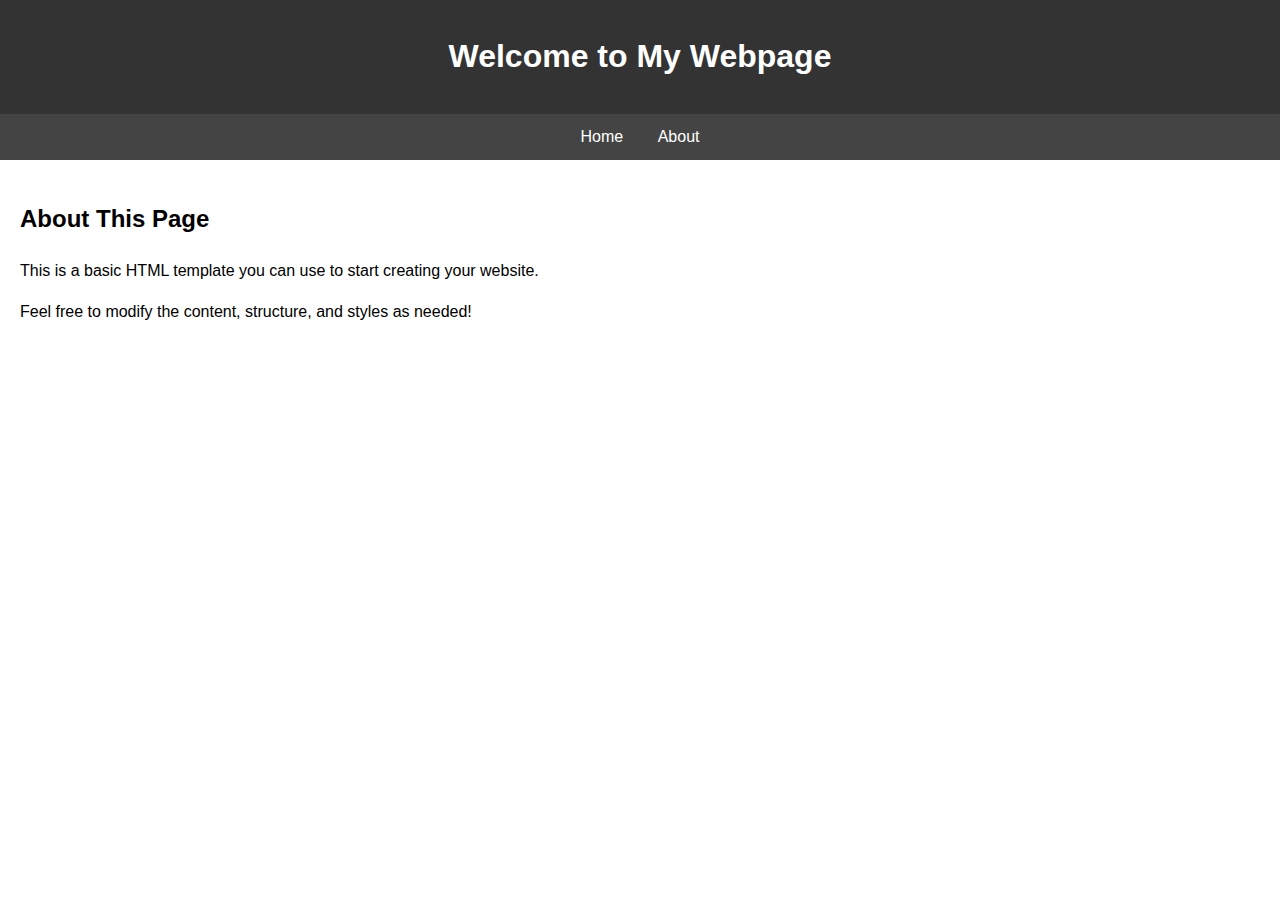
==== index.html @ 1bc007bd "first commit" ====
<!DOCTYPE html>
<html lang="en">
<head>
    <meta charset="UTF-8">
    <meta name="viewport" content="width=device-width, initial-scale=1.0">
    <!-- <meta name="description" content="A simple HTML template for a webpage.">
    <meta name="keywords" content="HTML, template, webpage, example"> -->
    <title>My Webpage</title>
    <link rel="stylesheet" href="assets/css/styles.css">
</head>
<body>
    <header>
        <h1>Welcome to My Webpage</h1>
    </header>
    <nav>
        <a href="pages/home.html">Home</a>
        <a href="pages/about.html">About</a>
    </nav>
    <main>
        <h2>About This Page</h2>
        <p>This is a basic HTML template you can use to start creating your website.</p>
        <p>Feel free to modify the content, structure, and styles as needed!</p>
    </main>
    
    <!-- <footer>
        <p>&copy; 2024 Your Name. All rights reserved.</p>
    </footer> -->
</body>
</html>
---- assets/css/styles.css ----
body {
    font-family: Arial, sans-serif;
    margin: 0;
    padding: 0;
    line-height: 1.6;
}
header {
    background: #333;
    color: #fff;
    padding: 10px 20px;
    text-align: center;
}
nav {
    background: #444;
    color: #fff;
    padding: 10px;
    text-align: center;
}
nav a {
    color: #fff;
    margin: 0 15px;
    text-decoration: none;
}
nav a:hover {
    text-decoration: underline;
}
main {
    padding: 20px;
}
footer {
    background: #333;
    color: #fff;
    text-align: center;
    padding: 10px;
    position: fixed;
    bottom: 0;
    width: 100%;
}
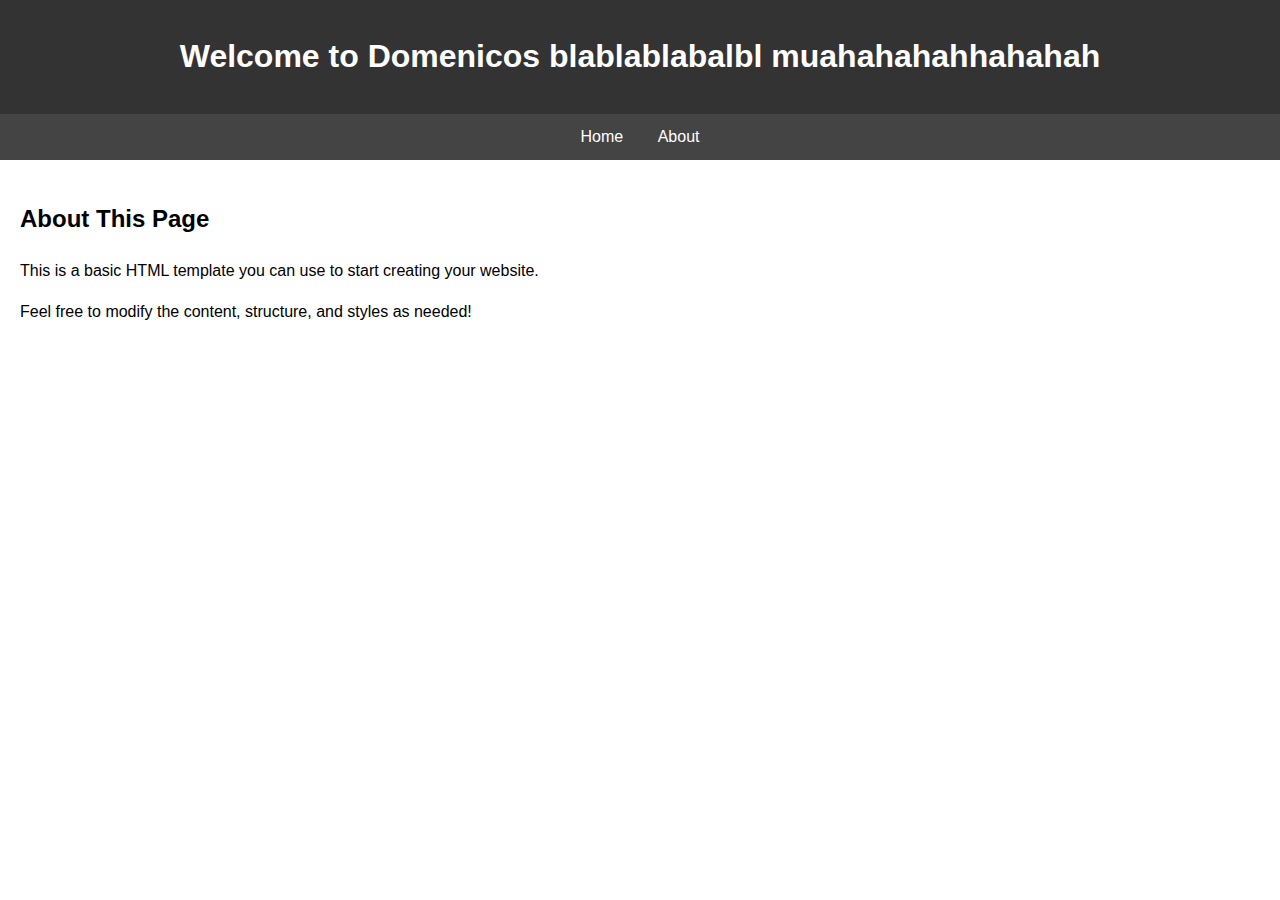
==== commit 3eaa1f67: "Update index.html" ====
--- a/index.html
+++ b/index.html
@@ -10,7 +10,7 @@
 </head>
 <body>
     <header>
-        <h1>Welcome to My Webpage</h1>
+        <h1>Welcome to Domenicos blablablabalbl muahahahahhahahah</h1>
     </header>
     <nav>
         <a href="pages/home.html">Home</a>
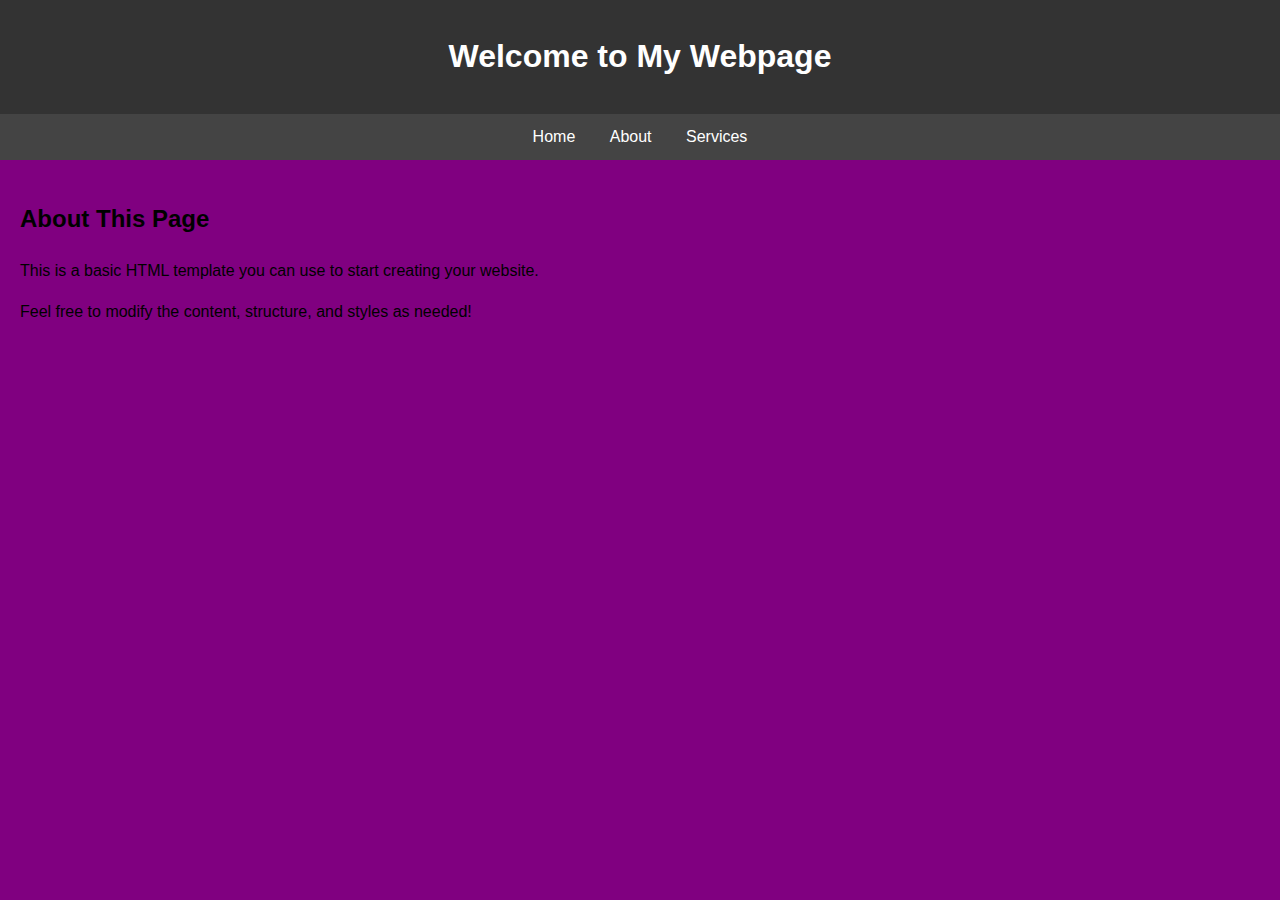
==== commit c17b26c2: "changed folder structure" ====
--- a/index.html
+++ b/index.html
@@ -10,11 +10,12 @@
 </head>
 <body>
     <header>
-        <h1>Welcome to Domenicos blablablabalbl muahahahahhahahah</h1>
+        <h1>Welcome to My Webpage</h1>
     </header>
     <nav>
-        <a href="pages/home.html">Home</a>
-        <a href="pages/about.html">About</a>
+        <a href="pages/home/home.html">Home</a>
+        <a href="pages/about/about.html">About</a>
+        <a href="pages/services/services.html">Services</a>
     </nav>
     <main>
         <h2>About This Page</h2>
--- a/assets/css/styles.css
+++ b/assets/css/styles.css
@@ -3,6 +3,7 @@
     margin: 0;
     padding: 0;
     line-height: 1.6;
+    background-color: purple;
 }
 header {
     background: #333;
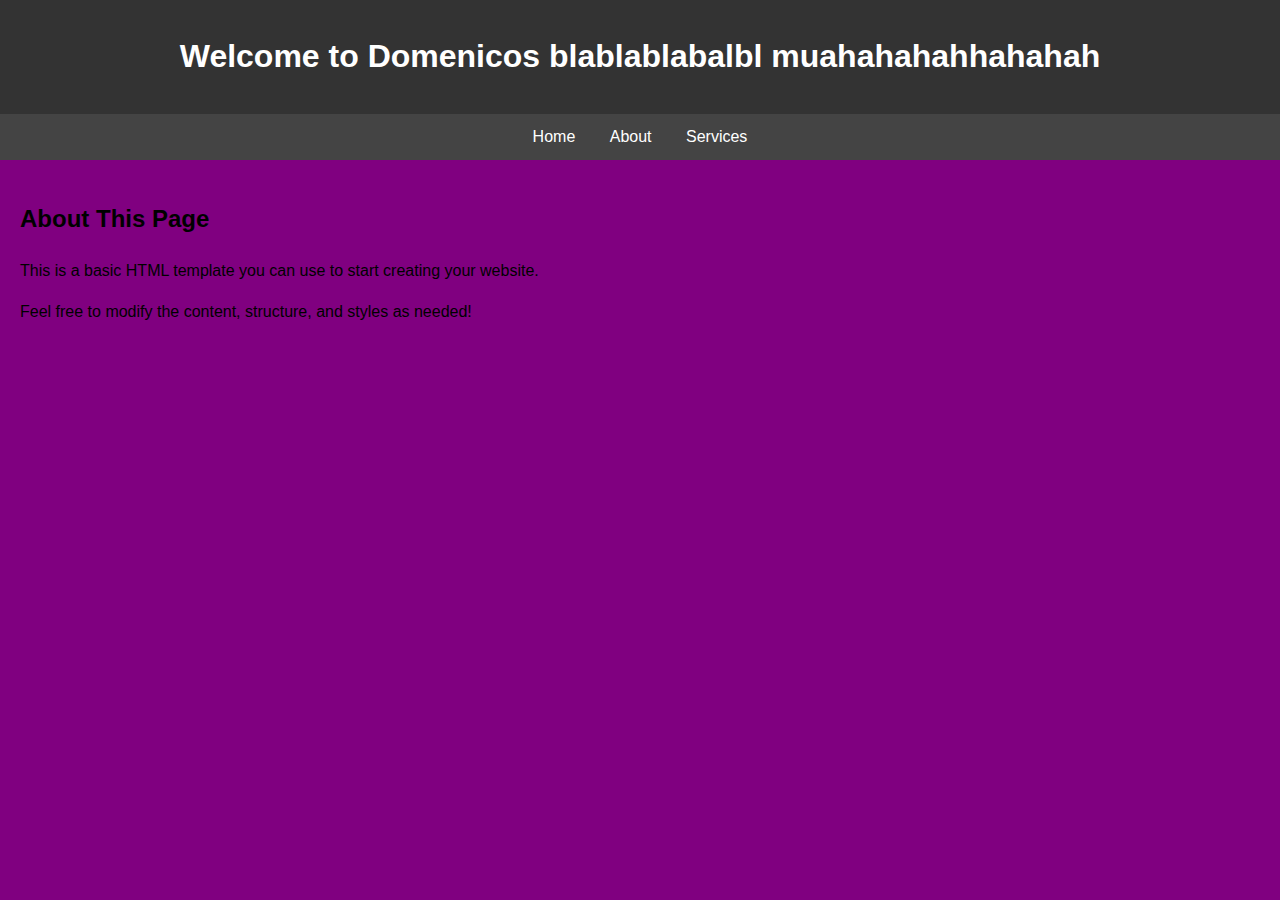
==== commit 6afdf1a2: "Merge branch 'main' into ali" ====
--- a/index.html
+++ b/index.html
@@ -10,7 +10,7 @@
 </head>
 <body>
     <header>
-        <h1>Welcome to My Webpage</h1>
+        <h1>Welcome to Domenicos blablablabalbl muahahahahhahahah</h1>
     </header>
     <nav>
         <a href="pages/home/home.html">Home</a>
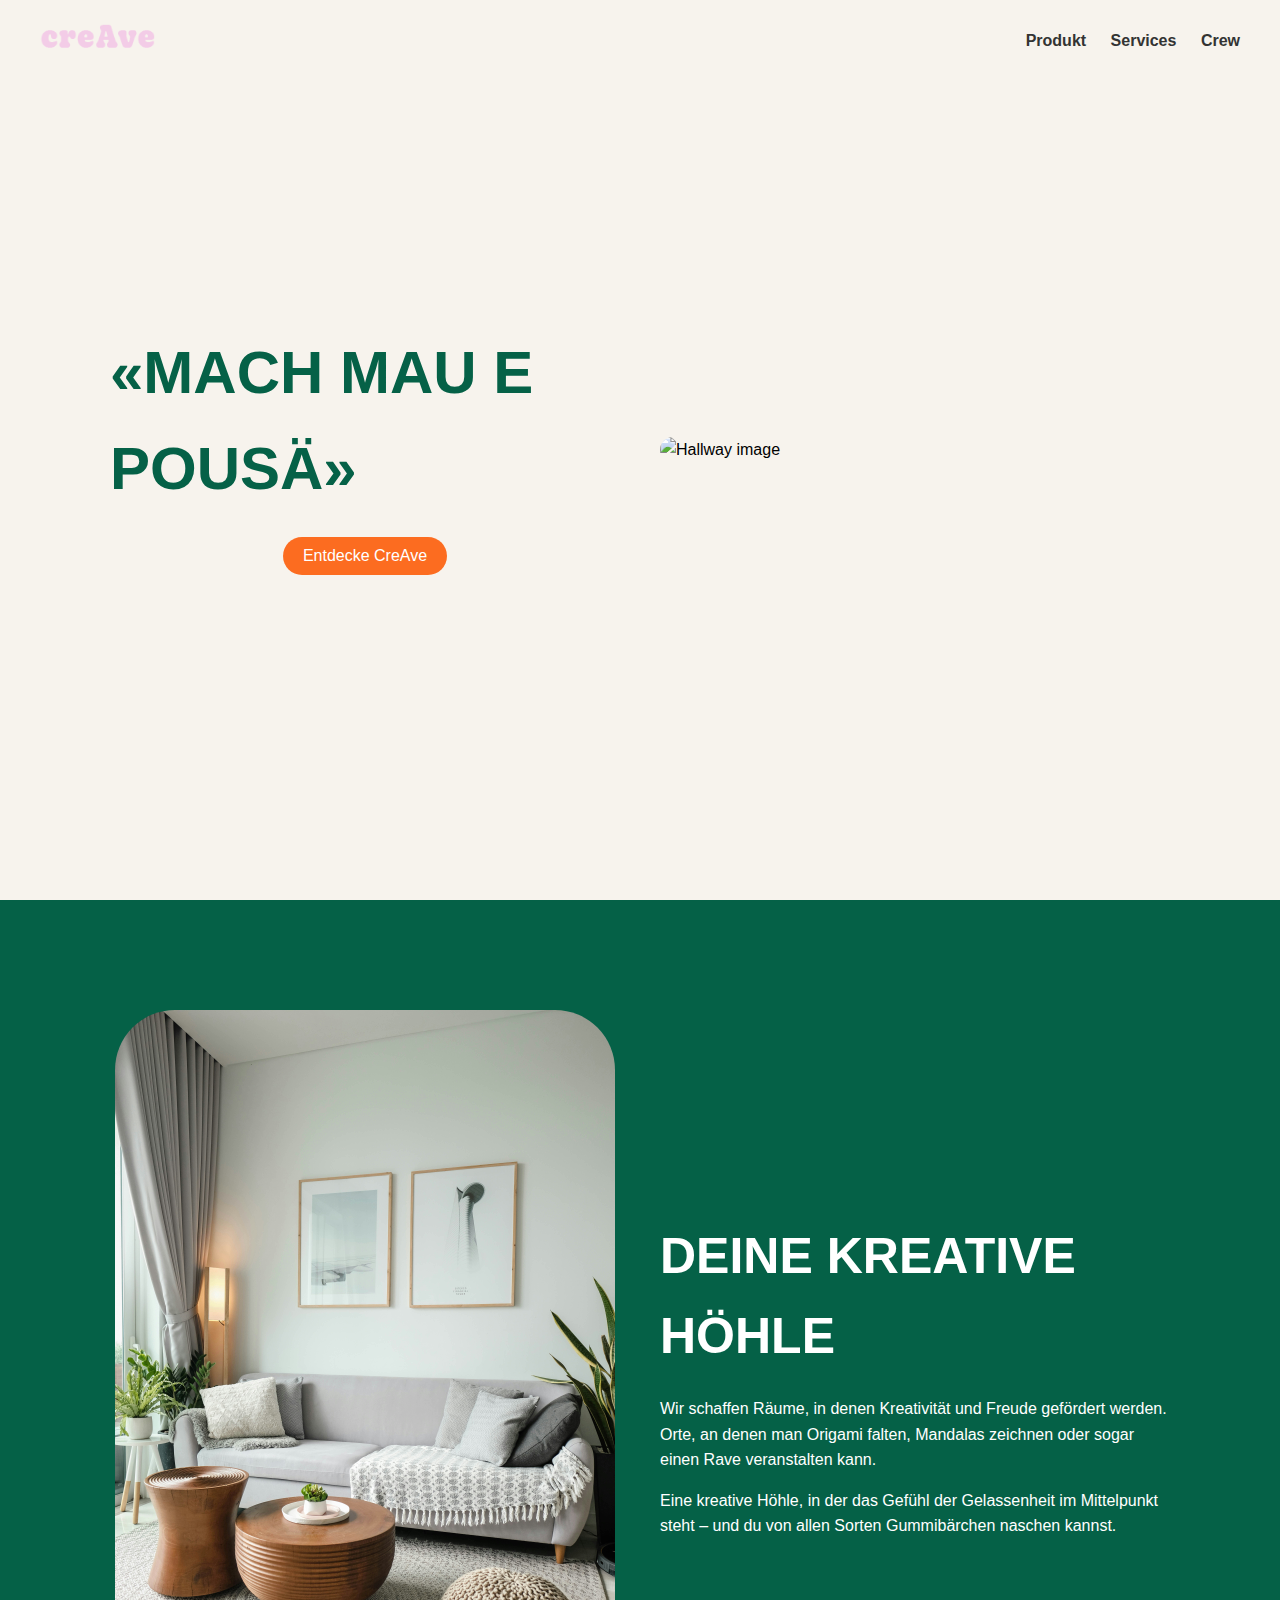
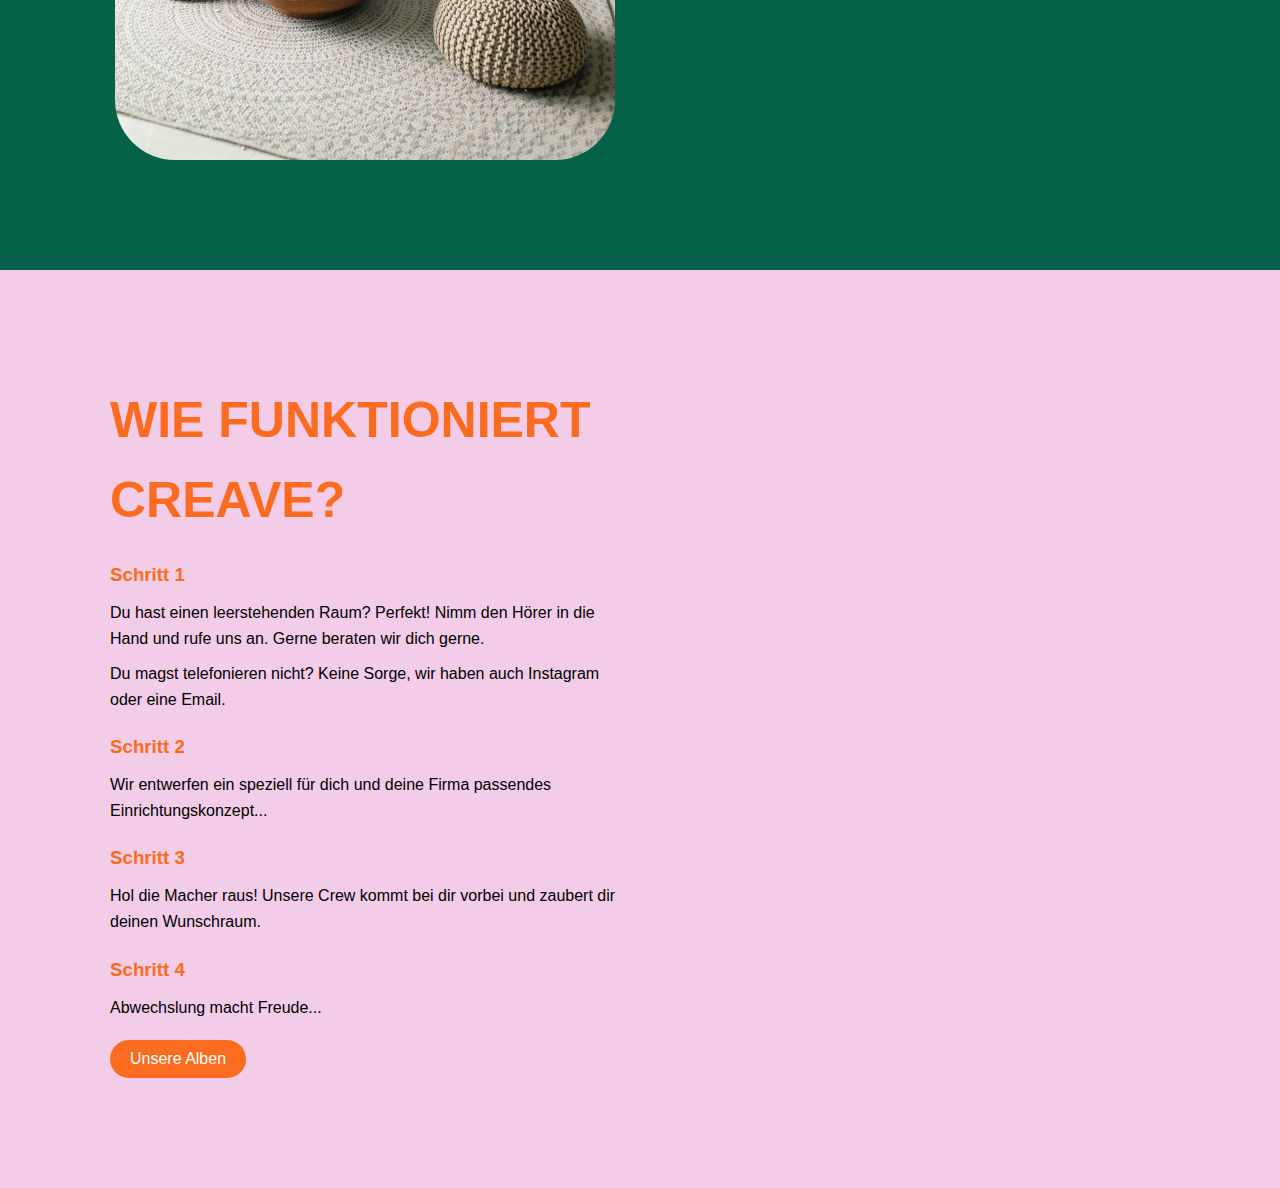
==== commit edf787bc: "added redirect from index to home" ====
--- a/index.html
+++ b/index.html
@@ -3,28 +3,11 @@
 <head>
     <meta charset="UTF-8">
     <meta name="viewport" content="width=device-width, initial-scale=1.0">
-    <!-- <meta name="description" content="A simple HTML template for a webpage.">
-    <meta name="keywords" content="HTML, template, webpage, example"> -->
-    <title>My Webpage</title>
     <link rel="stylesheet" href="assets/css/styles.css">
+    <meta http-equiv="refresh" content="0; url=pages/home/home.html">
+    <title>Redirecting...</title>
 </head>
 <body>
-    <header>
-        <h1>Welcome to Domenicos blablablabalbl muahahahahhahahah</h1>
-    </header>
-    <nav>
-        <a href="pages/home/home.html">Home</a>
-        <a href="pages/about/about.html">About</a>
-        <a href="pages/services/services.html">Services</a>
-    </nav>
-    <main>
-        <h2>About This Page</h2>
-        <p>This is a basic HTML template you can use to start creating your website.</p>
-        <p>Feel free to modify the content, structure, and styles as needed!</p>
-    </main>
-    
-    <!-- <footer>
-        <p>&copy; 2024 Your Name. All rights reserved.</p>
-    </footer> -->
+    <p>If you are not redirected automatically, follow this <a href="pages/home/home.html">link</a>.</p>
 </body>
 </html>
--- a/assets/css/styles.css
+++ b/assets/css/styles.css
@@ -1,23 +1,28 @@
 body {
-    font-family: Arial, sans-serif;
+    font-family: Futura, sans-serif;
     margin: 0;
     padding: 0;
     line-height: 1.6;
-    background-color: purple;
+    background-color: #F7F3ED;
 }
-header {
-    background: #333;
-    color: #fff;
-    padding: 10px 20px;
-    text-align: center;
+
+/* Header */
+.header {
+    position: fixed;
+    top: 0;
+    width: 100%;
+    display: flex;
+    justify-content: space-between;
+    align-items: center;
+    padding: 20px 40px;
+    background-color: #F7F3ED;
 }
-nav {
-    background: #444;
-    color: #fff;
-    padding: 10px;
-    text-align: center;
+
+.logo img{
+    height: 34px;
 }
-nav a {
+
+/* nav a {
     color: #fff;
     margin: 0 15px;
     text-decoration: none;
@@ -36,4 +41,4 @@
     position: fixed;
     bottom: 0;
     width: 100%;
-}+} */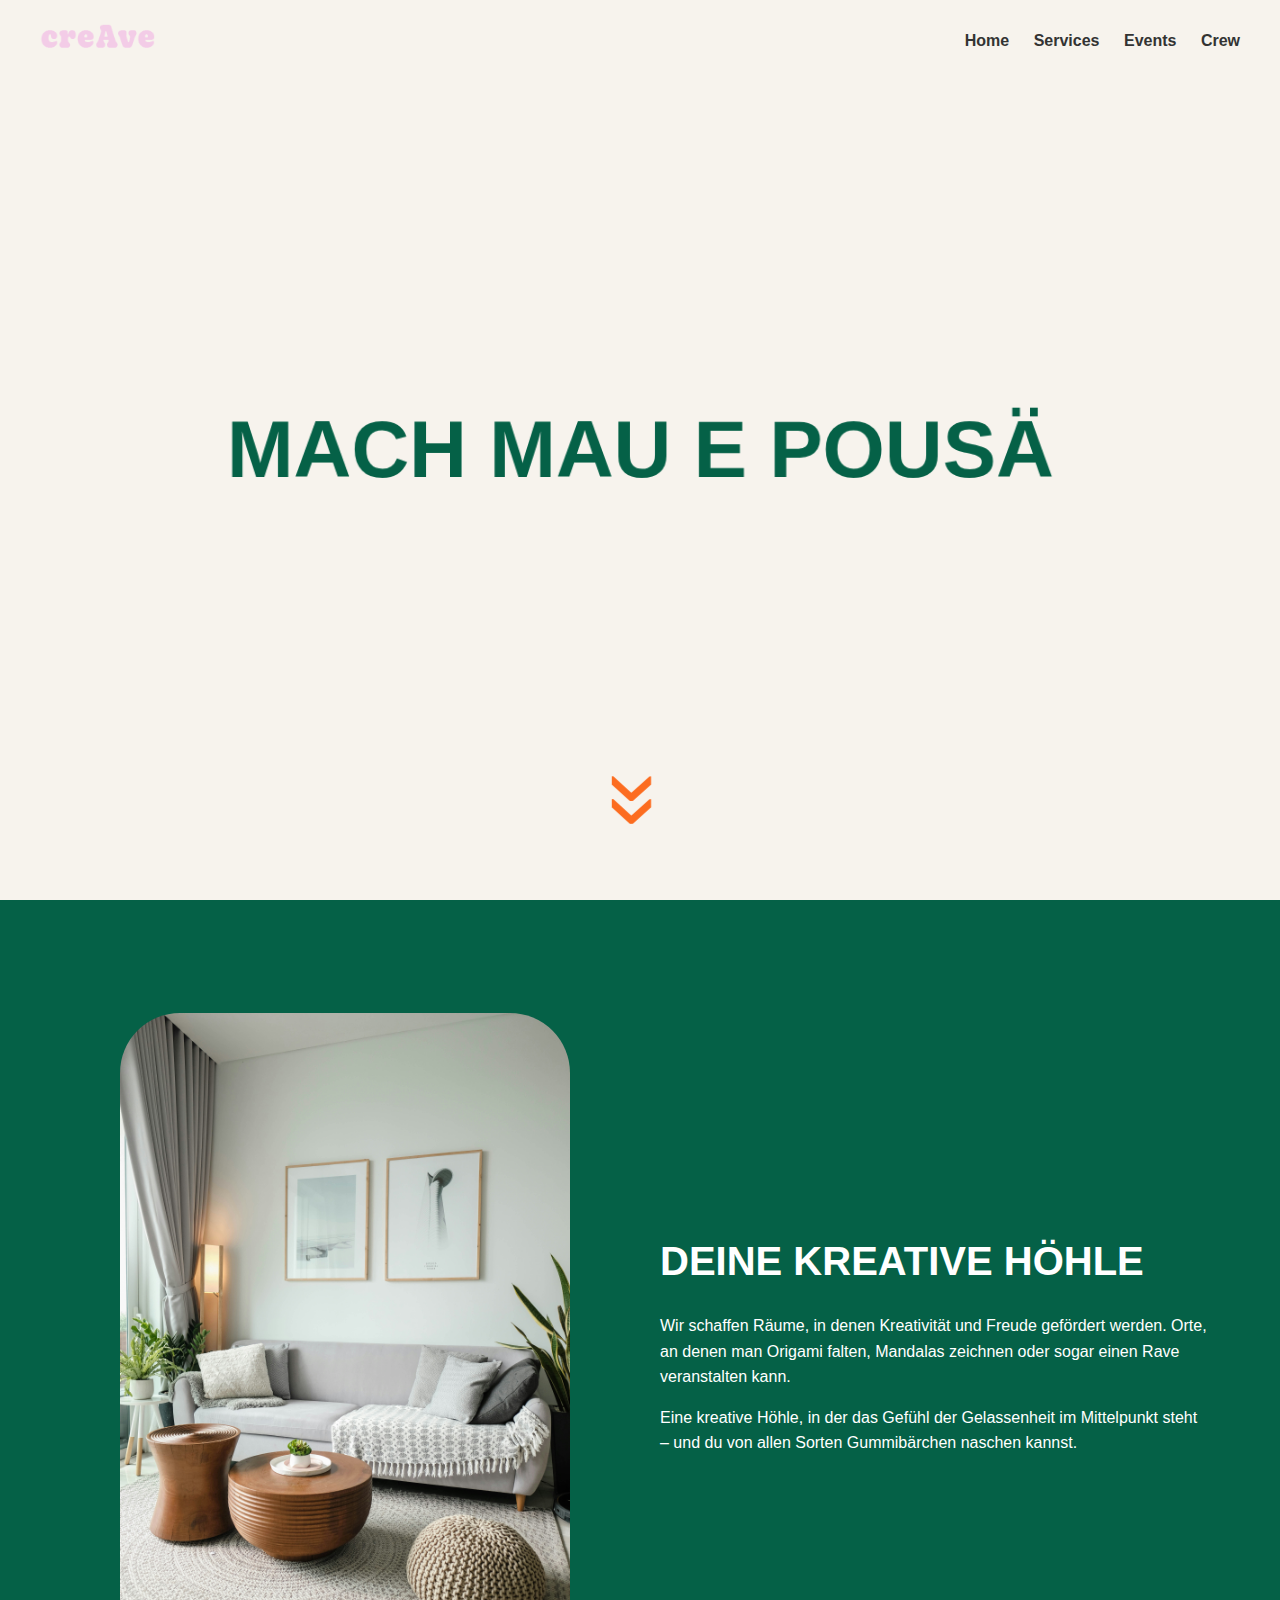
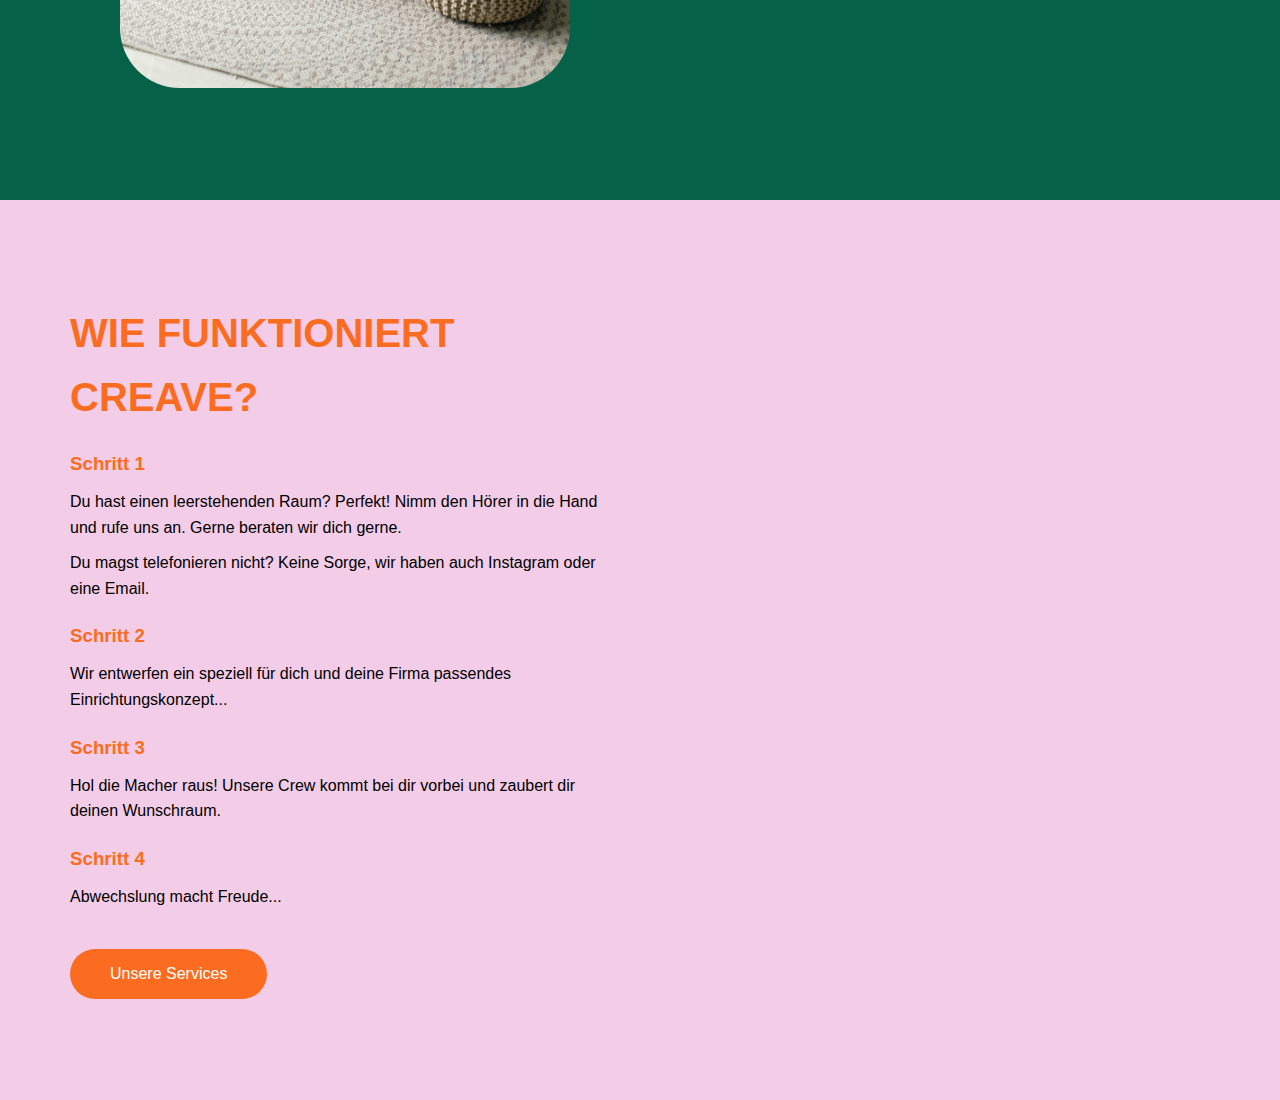
==== commit 2bf6c462: "added favicon" ====
--- a/index.html
+++ b/index.html
@@ -4,6 +4,7 @@
     <meta charset="UTF-8">
     <meta name="viewport" content="width=device-width, initial-scale=1.0">
     <link rel="stylesheet" href="assets/css/styles.css">
+    <link rel="icon" type="image/x-icon" href="assets/images/logos/favicon.ico">
     <meta http-equiv="refresh" content="0; url=pages/home/home.html">
     <title>Redirecting...</title>
 </head>
--- a/assets/css/styles.css
+++ b/assets/css/styles.css
@@ -16,6 +16,7 @@
     align-items: center;
     padding: 20px 40px;
     background-color: #F7F3ED;
+    z-index: 99;
 }
 
 .logo img{
